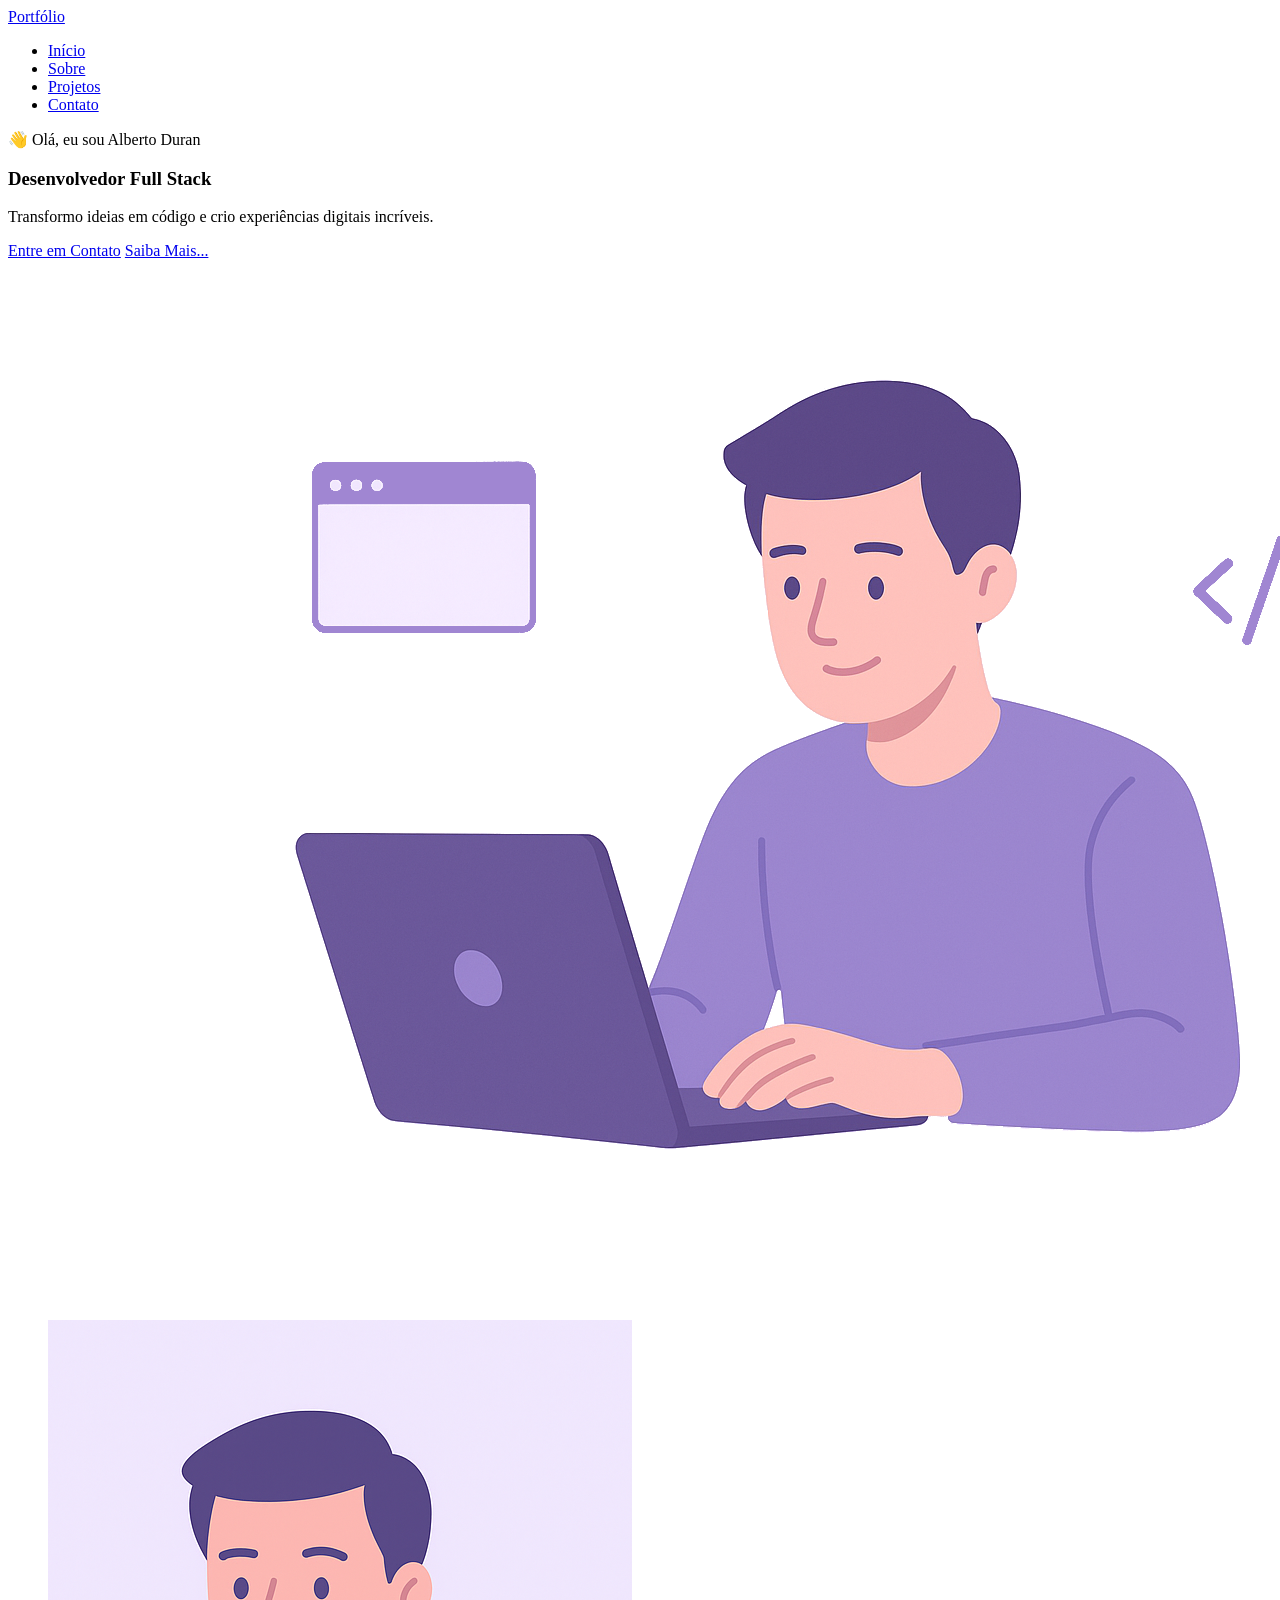
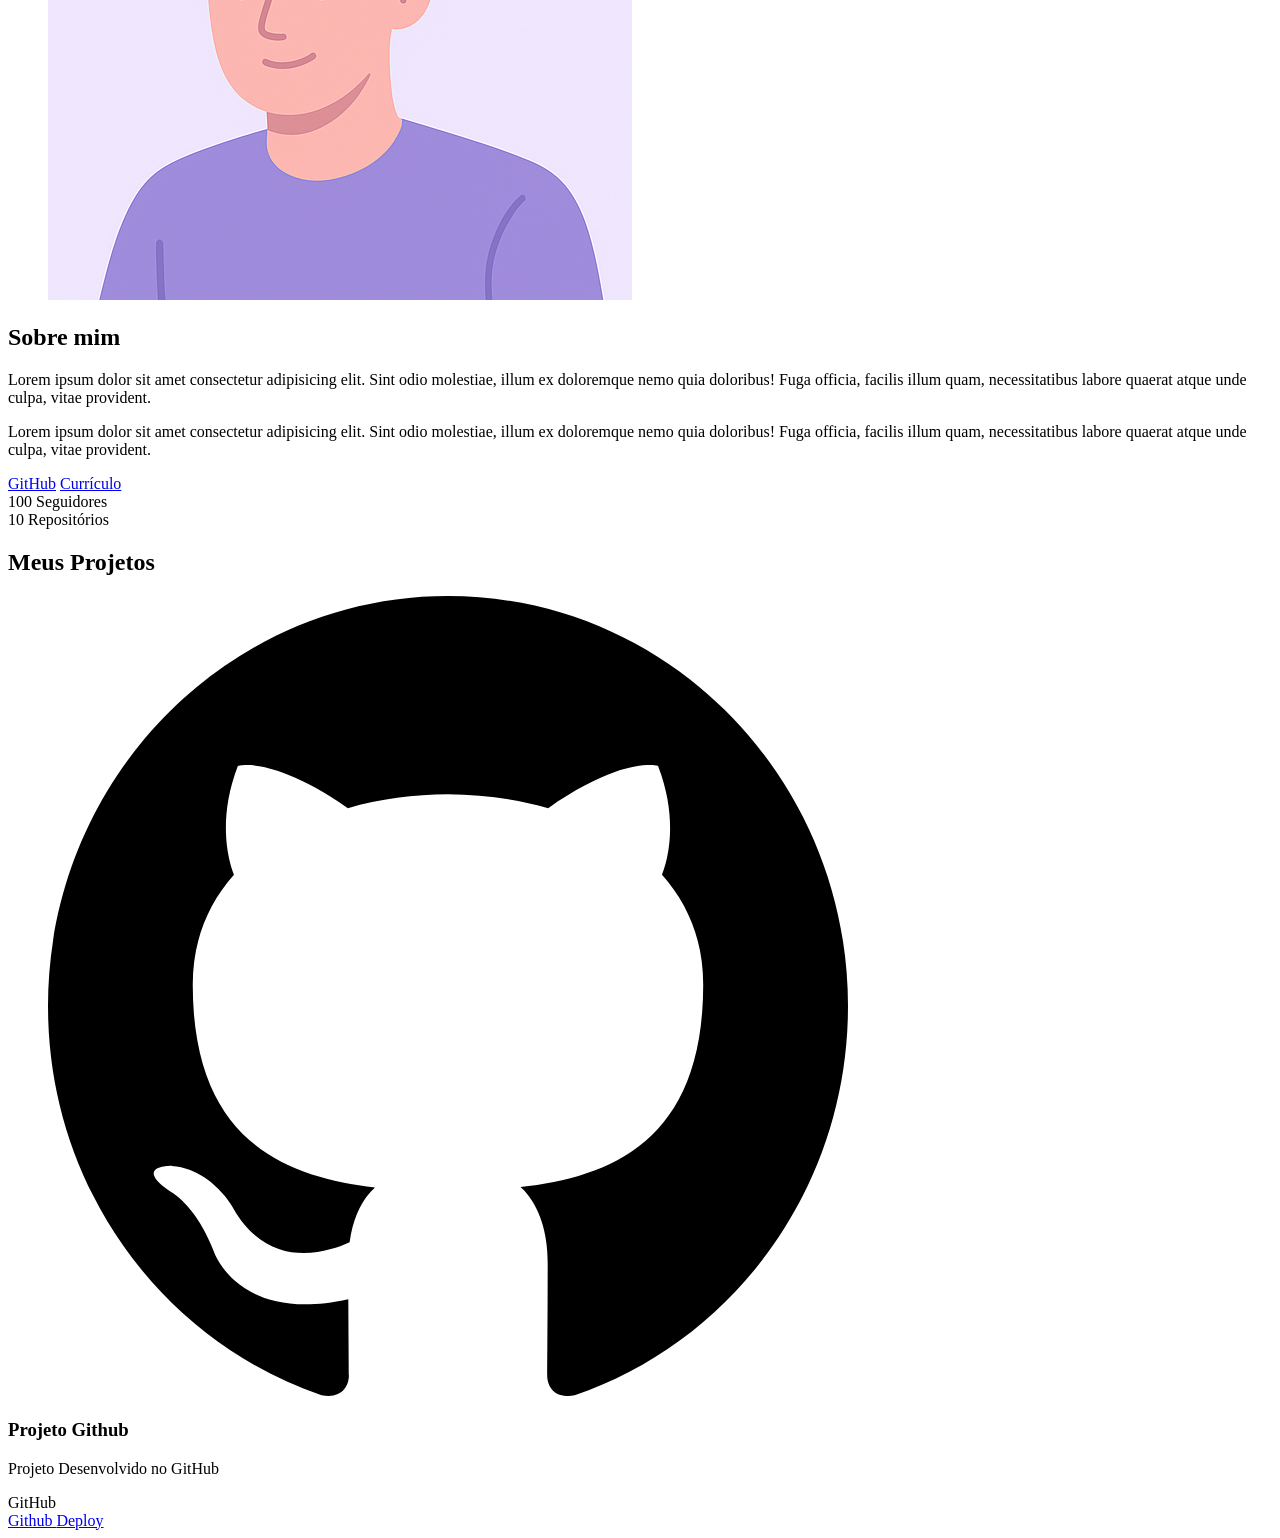
==== index.html @ 6b5d91d6 ":spakles: feat: Adicionando o seção Projetos." ====
<!DOCTYPE html>
<html lang="pt-br">
<head>
    
    <meta charset="UTF-8">
	
    <meta name="viewport" content="width=device-width, initial-scale=1.0">
	
    <meta name="author" content="Generation Brasil">
    <meta 
        name="description"
        content="Portfólio da Generation Brasil, 
                desenvolvedor Full Stack especializado em criar experiências 
                digitais incríveis. Conheça meus projetos e entre em contato."
    >
    <meta name="robots" content="index, follow">

    <link rel="icon" type="image/svg+xml" href="./assets/img/favicon.svg">

    <title>Portfólio Generation Brasil</title>
</head>
<body>
  <!-- Cabeçalho da página (header)  -->
  <header>
    <div class="menu-content">

      <!-- TÍTULO -->
      <a href="index.html" id="titulo">Portfólio</a>

      <!-- MENU -->
      <nav class="menu-list">
        <ul>
          <li><a href="#hero">Início</a></li>
          <li><a href="#about">Sobre</a></li>
          <li><a href="#projects">Projetos</a></li>
          <li><a href="contact">Contato</a></li>
        </ul>
      </nav>

    </div>
  </header>

  <!-- Seção Principal da Página (main) -->
  <main>

    <!-- Seção de Boas vindas  -->
    <section id="hero" class="section-container hero-container">
      <!-- BOAS VINDAS  -->
      <article class="hero-content">

        <span>👋 Olá, eu sou Alberto Duran</span>
        <h1>Desenvolvedor Full Stack</h1>
        <p>Transformo ideias em código e crio experiências digitais incríveis.</p>

        <div class="buttons-container">
          <a href="#contact" class="botao">Entre em Contato</a>
          <a href="#about" class="botao-outline">Saiba Mais...</a>
        </div>

      </article>

      <!-- IMAGEM -->
       <figure class="hero-image">
        <img src="./assets/img/foto_dev_man.svg" alt="Foto do Autor" class="float-animation">
       </figure>
    </section>

    <!-- Seção sobre o autor -->
    <section id="about" class="section-container abaout-container">
      <figure class="about-image">
        <img src="./assets/img/avatar_dev_man.svg" alt="Foto do perfil">
      </figure>

      <articule class="about-content">
        <h2>Sobre mim</h2>
        <p>
          Lorem ipsum dolor sit amet consectetur adipisicing elit. Sint odio molestiae, 
          illum ex doloremque nemo quia doloribus! 
          Fuga officia, facilis illum quam, necessitatibus labore quaerat atque unde culpa, 
          vitae provident.
        </p>
        <p>
          Lorem ipsum dolor sit amet consectetur adipisicing elit. Sint odio molestiae, 
          illum ex doloremque nemo quia doloribus! 
          Fuga officia, facilis illum quam, necessitatibus labore quaerat atque unde culpa, 
          vitae provident.
        </p>

        <div class="about-buttons-data">
          <div class="buttons-container">
            <a href="#" target="_blank" class="botao">GitHub</a>
            <a href="https://drive.google.com/file/d/1WdJ8Pi6l1ta1yRLVcYQahuunEKbMkO5M/view?usp=sharing" target="_blank" class="botao-outline">Currículo</a>
          </div>
        </div>

        <div class="data-container">
          <div class="data-item">
            <span class="data-number">100</span>
            <span class="data-label">Seguidores</span>
          </div>
          <div class="data-item">
            <span class="data-number">10</span>
            <span class="data-label">Repositórios</span>
          </div>
        </div>
      </articule>
    </section>

    <!-- Seção Projetos do Autor -->
    <section id="projects" class="section-container projects-container">
      <!-- Seção Projetos do autor -->

      <h2>Meus Projetos</h2>

      <!-- Swiper Container -->
      <div class="swiper projects-swiper">
        <div class="swiper-wrapper">
          <div class="swiper-slide">

            <article class="project-card">
              <figure class="project-image">
                <img src="./assets/icons/languages/github.svg"
                    alt="Ícone GitHub">
              </figure>

              <div class="project-content">
                <h3>Projeto Github</h3>
                <p>Projeto Desenvolvido no GitHub</p>

                <div class="project-tags">
                  <span class="tag">GitHub</span>
                </div>

                <div class="project-buttons">
                  <a href="#" target="_blank" class="botao botao-sm">
                    Github
                  </a>
                  <a href="#" target="_blank" class="botao-outline botao-sm">
                    Deploy
                  </a>
                </div>
              </div>
            </article>

          </div>
        </div>

        <!-- Botões de navegação -->
        <div class="swiper-button-next"></div>
        <div class="swiper-button-prev"></div>

        <!-- Paginação -->
        <div class="swiper-pagination"></div>
      </div>
    </section>

    <!-- Seção Formulário de Contato e Redes Sociais -->
    <section id="contact">

    </section>
</body>
</html>
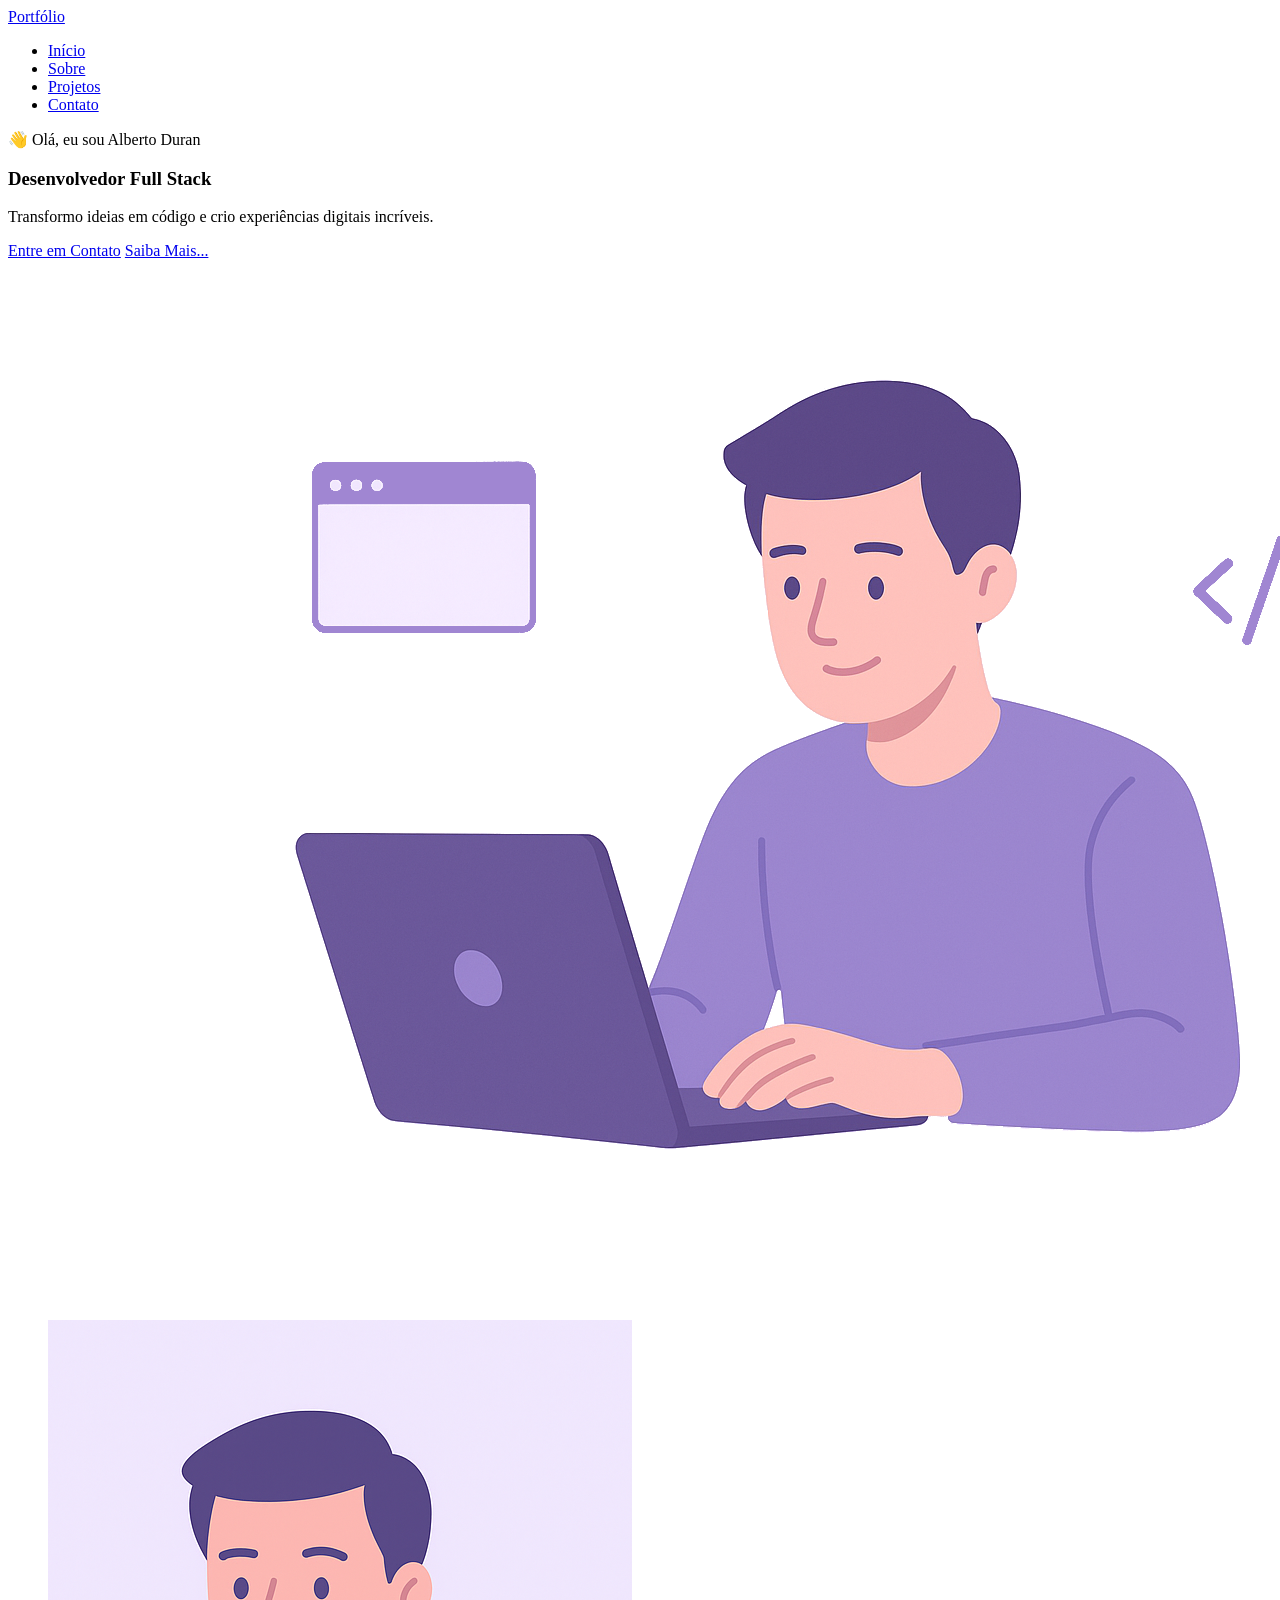
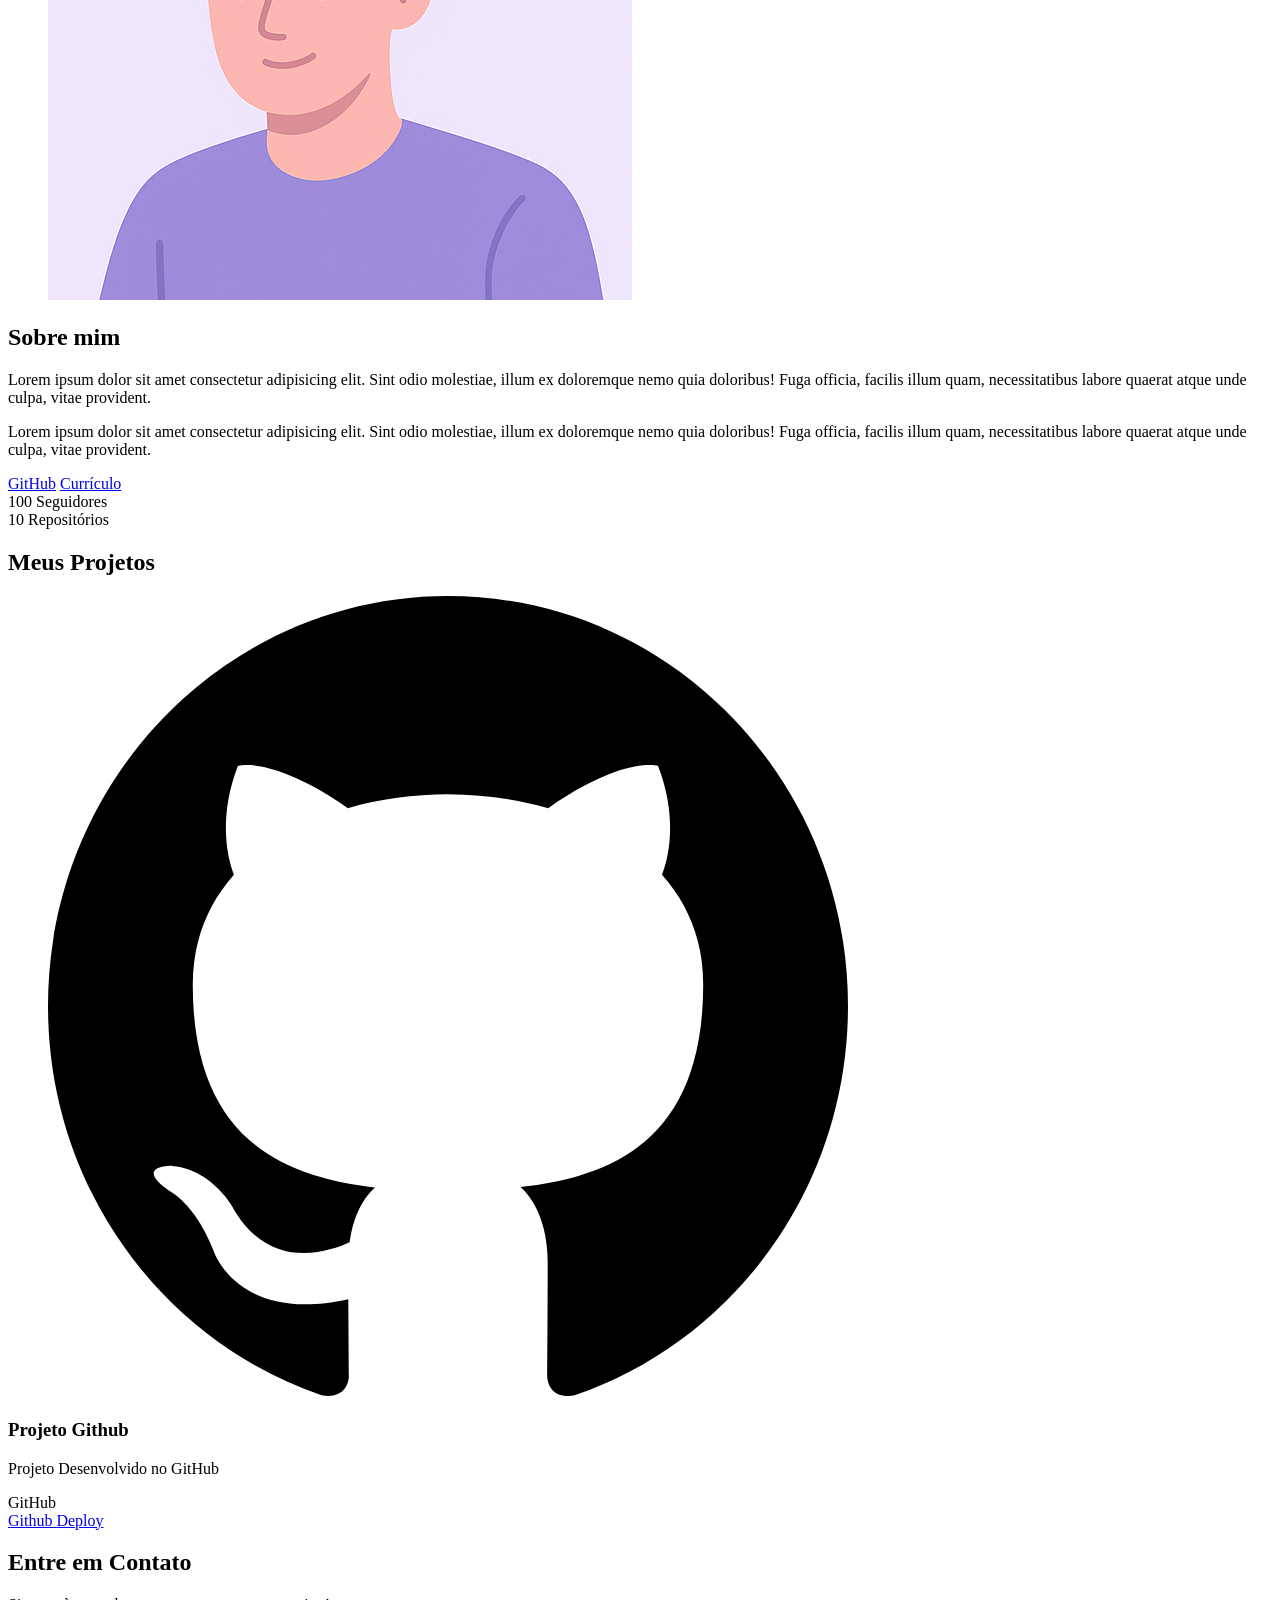
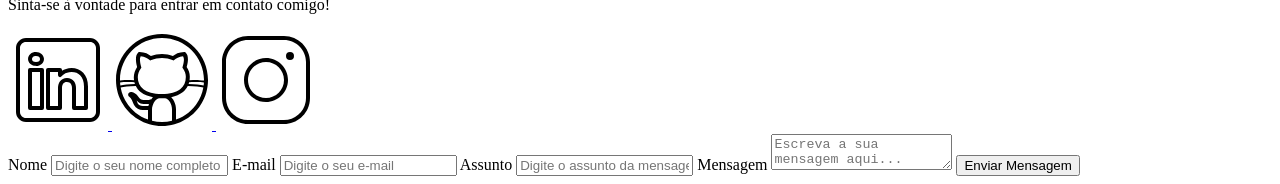
==== commit 0bcb752a: ":spakles: feat: Adicionando o seção Contato, com o formulário." ====
--- a/index.html
+++ b/index.html
@@ -155,8 +155,48 @@
     </section>
 
     <!-- Seção Formulário de Contato e Redes Sociais -->
-    <section id="contact">
-
-    </section>
+    <section id="contact" class="section-container contact-container">
+
+      <!-- REDES SOCIAIS -->
+      <article class="contact-info">
+        <h2>Entre em Contato</h2>
+        <p>Sinta-se à vontade para entrar em contato comigo!</p>
+
+        <div class="social-container">
+          <a href="#" target="_blank" class="social-icon" aria-label="LinkedIn">
+            <img src="./assets/icons/social/linkedin.svg" alt="Link para o LinkedIn">
+          </a>
+          <a href="#" target="_blank" class="social-icon" aria-label="GitHub">
+            <img src="./assets/icons/social/github.svg" alt="Link para o GitHub">
+          </a>
+          <a href="#" target="_blank" class="social-icon" aria-label="Instagram">
+            <img src="./assets/icons/social/instagram.svg" alt="Link para o Instagram">
+          </a>
+        </div>
+      </article>
+
+      <!-- FORMULÁRIO -->
+      <form id="formulario">
+
+        <label for="nome">Nome</label>
+        <input id="nome" name="nome" type="text" placeholder="Digite o seu nome completo">
+        <span id="erro-nome"></span>
+
+        <label for="email">E-mail</label>
+        <input id="email" name="email" type="text" placeholder="Digite o seu e-mail">
+        <span id="erro-email"></span>
+
+        <label for="assunto">Assunto</label>
+        <input id="assunto" name="assunto" type="text" placeholder="Digite o assunto da mensagem">
+        <span id="erro-assunto"></span>
+
+        <label for="mensagem">Mensagem</label>
+        <textarea id="mensagem" name="mensagem" placeholder="Escreva a sua mensagem aqui..."></textarea>
+        <span id="erro-mensagem"></span>
+
+        <button class="botao" type="submit">Enviar Mensagem</button>
+      </form>
+    </section>
+  </main>
 </body>
 </html>
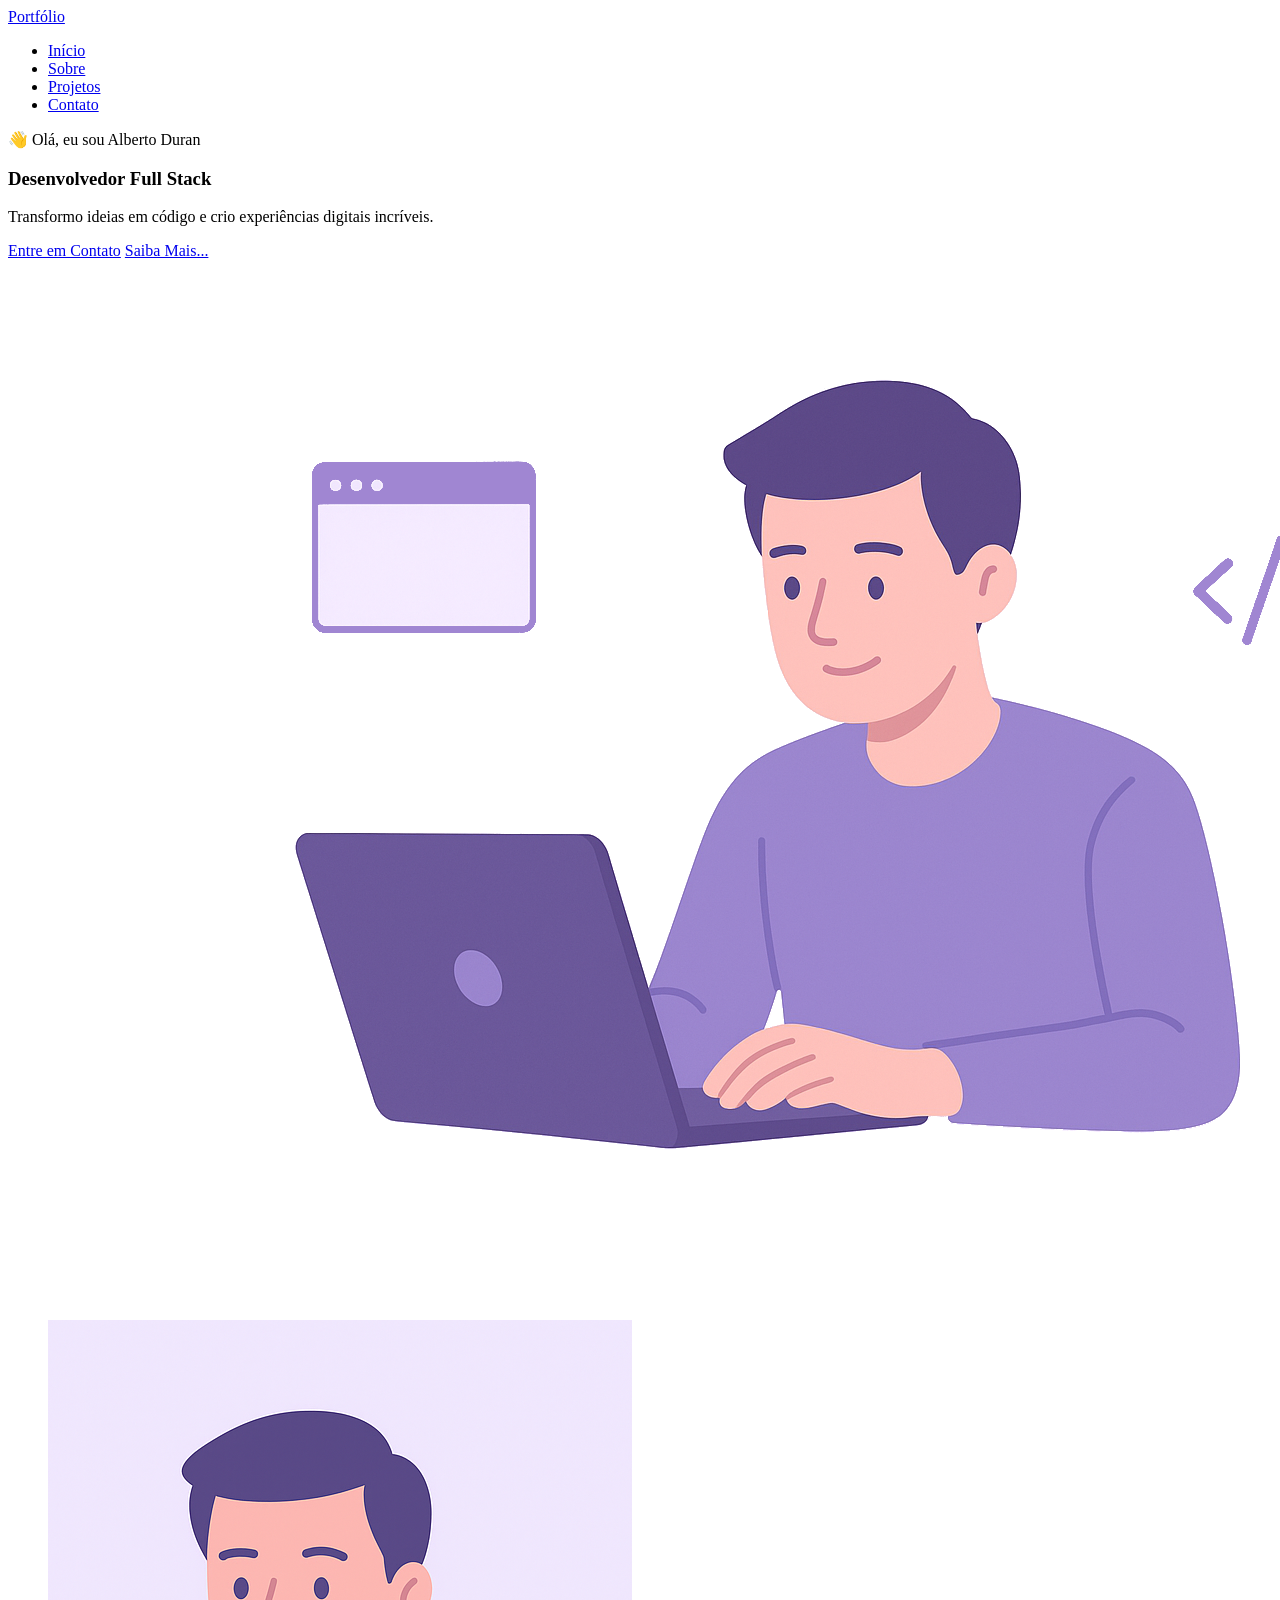
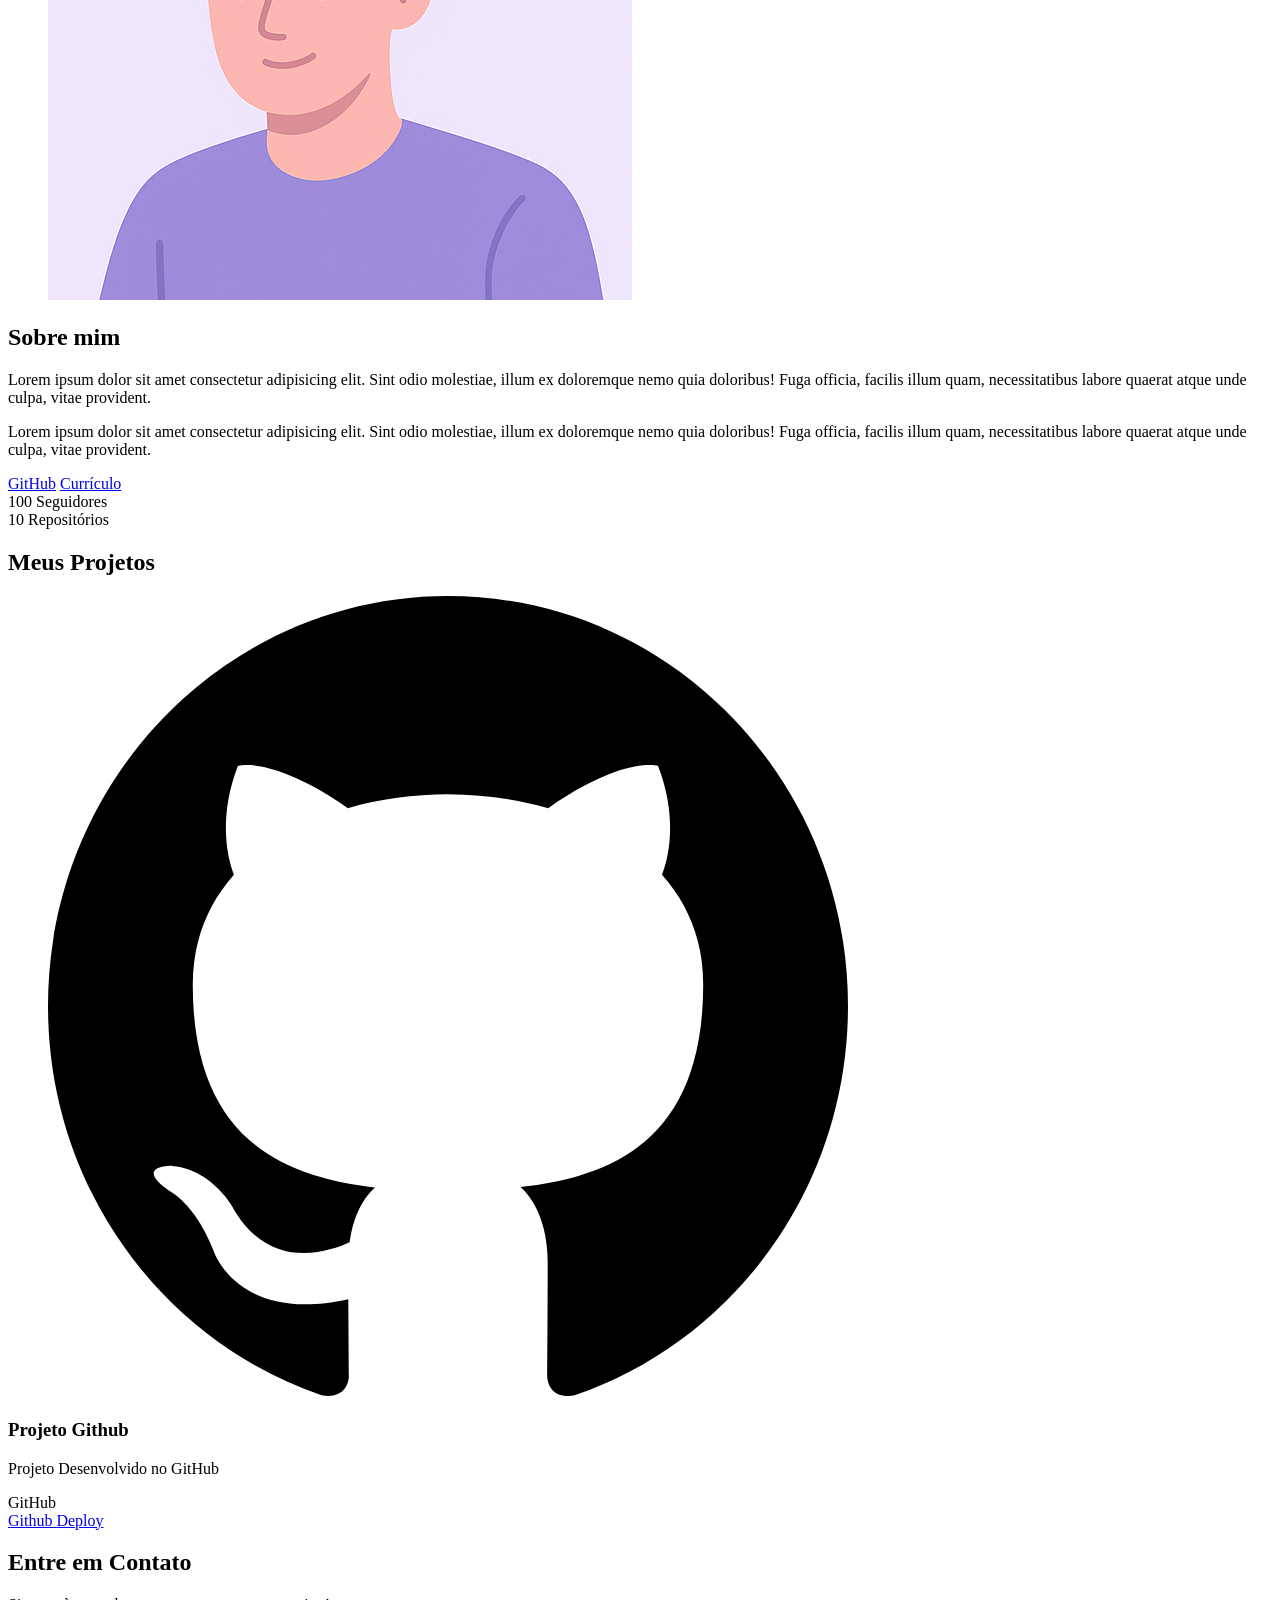
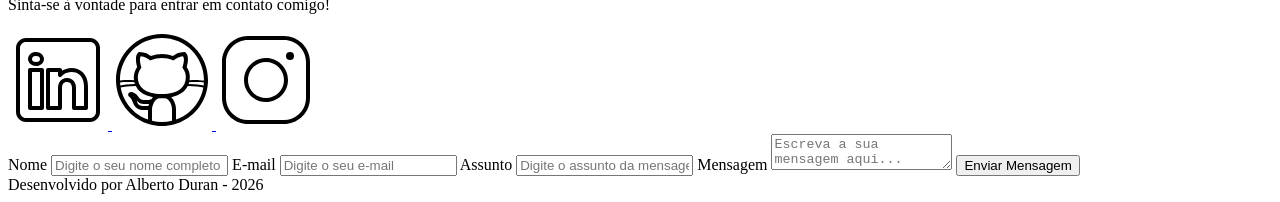
==== commit 1daf332c: ":spakles: feat: Adicionando o footer." ====
--- a/index.html
+++ b/index.html
@@ -198,5 +198,10 @@
       </form>
     </section>
   </main>
+
+  <!-- Rodapé da Página (footer) -->
+  <footer>
+    Desenvolvido por Alberto Duran - 2026
+  </footer>
 </body>
 </html>
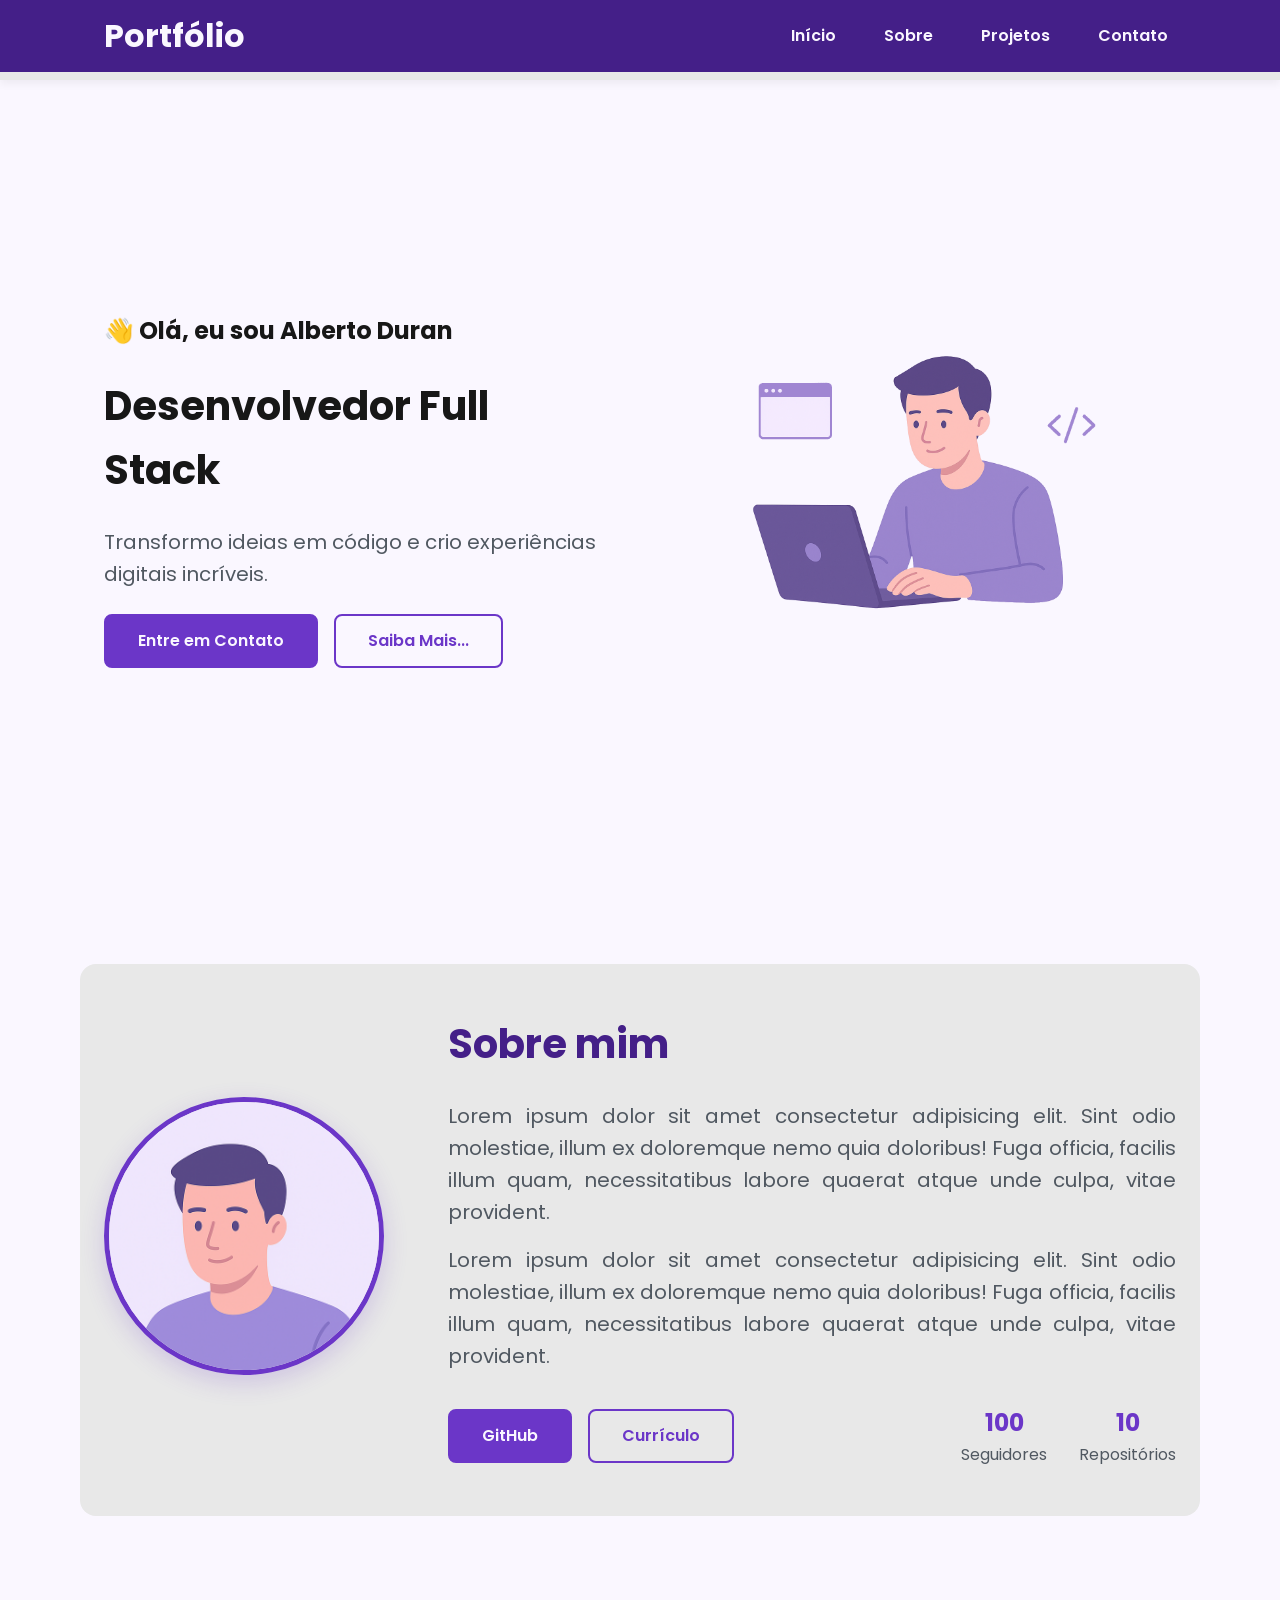
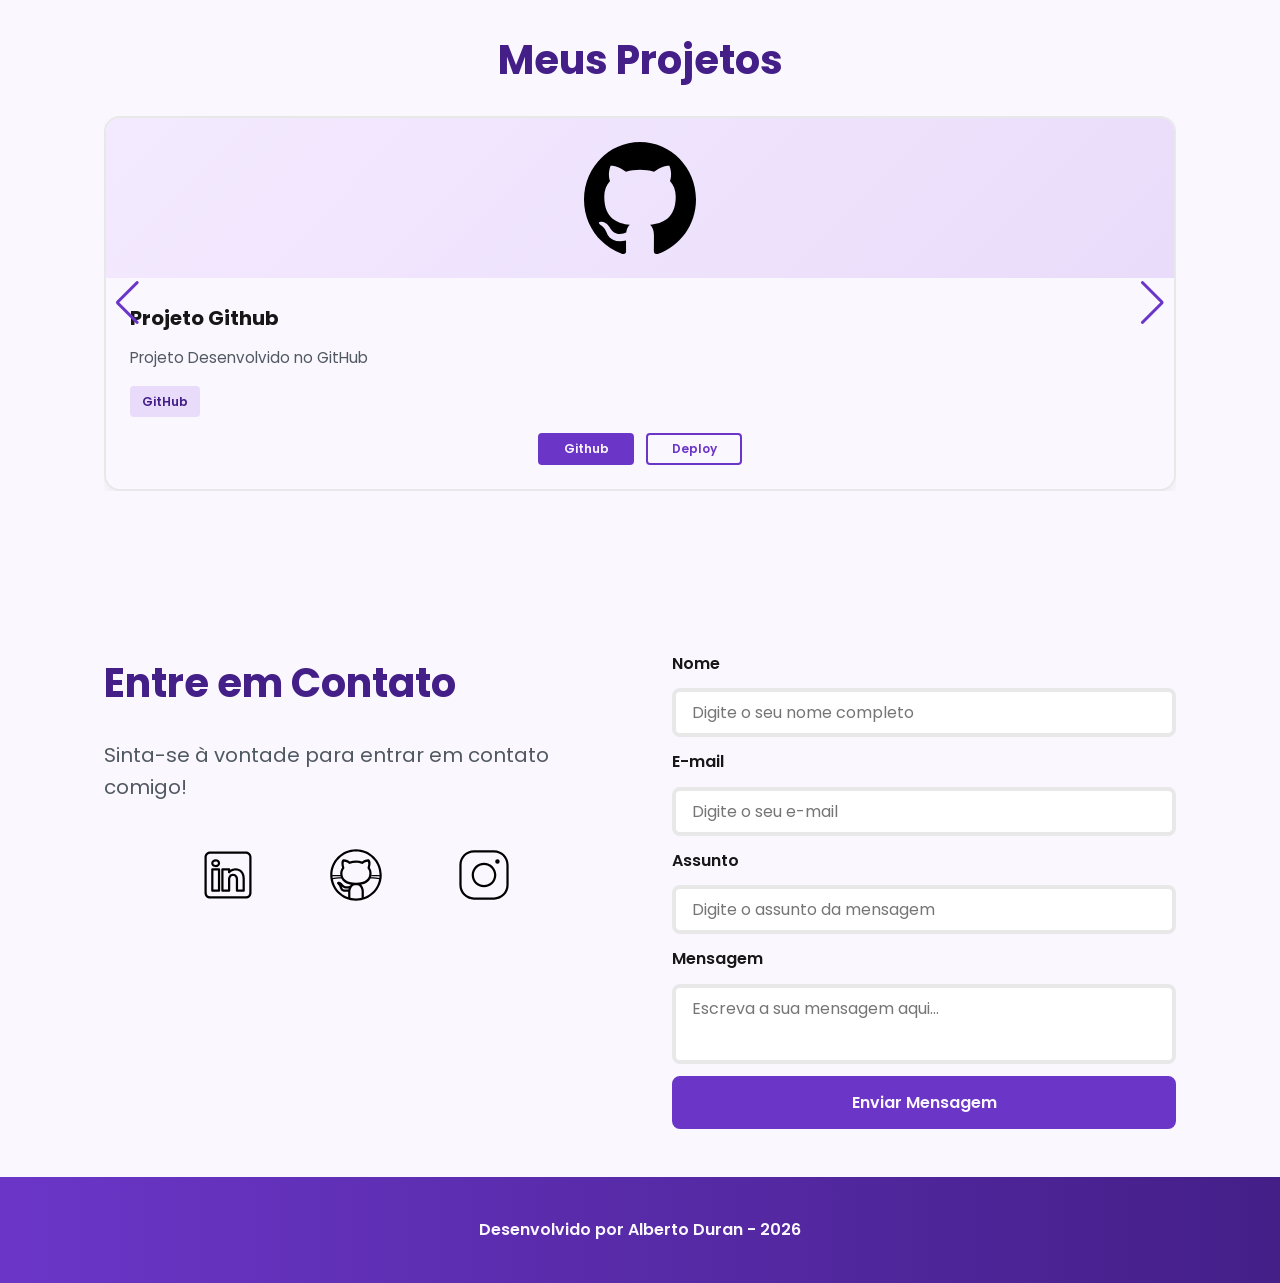
==== commit 0761c473: ":lipstick: style: Adicionando a estilização do projeto." ====
--- a/index.html
+++ b/index.html
@@ -1,6 +1,13 @@
 <!DOCTYPE html>
 <html lang="pt-br">
 <head>
+
+      <!-- Fontes do Google -->
+    <link rel="preconnect" href="https://fonts.googleapis.com">
+    <link rel="preconnect" href="https://fonts.gstatic.com" crossorigin>
+
+    <!-- Fonte do Google - Poppins -->
+    <link href="https://fonts.googleapis.com/css2?family=Poppins&display=swap" rel="stylesheet">
     
     <meta charset="UTF-8">
 	
@@ -17,6 +24,10 @@
 
     <link rel="icon" type="image/svg+xml" href="./assets/img/favicon.svg">
 
+    <link rel="stylesheet" href="./assets/css/style.css">
+
+    <link rel="stylesheet" href="https://cdn.jsdelivr.net/npm/swiper@11/swiper-bundle.min.css">
+
     <title>Portfólio Generation Brasil</title>
 </head>
 <body>
@@ -66,7 +77,7 @@
     </section>
 
     <!-- Seção sobre o autor -->
-    <section id="about" class="section-container abaout-container">
+    <section id="about" class="section-container about-container">
       <figure class="about-image">
         <img src="./assets/img/avatar_dev_man.svg" alt="Foto do perfil">
       </figure>
@@ -91,7 +102,7 @@
             <a href="#" target="_blank" class="botao">GitHub</a>
             <a href="https://drive.google.com/file/d/1WdJ8Pi6l1ta1yRLVcYQahuunEKbMkO5M/view?usp=sharing" target="_blank" class="botao-outline">Currículo</a>
           </div>
-        </div>
+       
 
         <div class="data-container">
           <div class="data-item">
--- a/assets/css/style.css
+++ b/assets/css/style.css
@@ -0,0 +1,1048 @@
+/* ========================================
+   RESET DO NAVEGADOR
+======================================== */
+* {
+  margin: 0;
+  padding: 0;
+  box-sizing: border-box;
+  font-family: "Poppins", sans-serif;
+  font-weight: 400;
+  text-decoration: none;
+  outline: none;
+}
+
+/* ========================================
+   VARIÁVEIS
+======================================== */
+:root {
+  /* Paleta de Cores - Purple */
+  --purple-50: #f4eaff;
+  --purple-100: #e9dcfa;
+  --purple-200: #cdb3f0;
+  --purple-300: #b186e5;
+  --purple-400: #9460db;
+  --purple-500: #6b36c8;
+  --purple-600: #5b2ca0;
+  --purple-700: #4c2177;
+  --purple-800: #441f88;
+  --purple-900: #2a0e4d;
+
+  /* Cores Neutras */
+  --gray-200: #e8e8e8;
+  --gray-400: #505861;
+  --black: #171717;
+  --white: #faf7ff;
+
+  /* Cores de Estado */
+  --error: #e63946;
+
+  /* Sombras */
+  --shadow-sm: 0 0.25rem 0.5rem rgba(0, 0, 0, 0.05);
+  --shadow-md: 0 0.25rem 0.75rem rgba(107, 54, 200, 0.3);
+  --shadow-lg: 0 0.5rem 1.5rem rgba(107, 54, 200, 0.2);
+
+  /* Espaçamentos */
+  --spacing-xs: 0.5rem;
+  --spacing-sm: 1rem;
+  --spacing-md: 1.5rem;
+  --spacing-lg: 2rem;
+  --spacing-xl: 3rem;
+  --spacing-2xl: 4rem;
+
+  /* Tamanhos de Fonte */
+  --text-sm: 0.75rem;
+  --text-base: 1rem;
+  --text-lg: 1.25rem;
+  --text-xl: 1.5rem;
+  --text-2xl: 2rem;
+  --text-3xl: 2.5rem;
+
+  /* Border Radius */
+  --radius-sm: 0.25rem;
+  --radius-md: 0.5rem;
+  --radius-lg: 1rem;
+  --radius-xl: 2rem;
+  --radius-full: 50%;
+
+  /* Animação Padrão */
+  --transition-default: all 0.3s ease;
+}
+
+/* ========================================
+   CONFIGURAÇÕES BÁSICAS
+======================================== */
+html {
+  scroll-behavior: smooth;
+}
+
+body {
+  display: flex;
+  flex-direction: column;
+  min-height: 100vh;
+  background-color: var(--white);
+  line-height: 1.6;
+  color: var(--black);
+}
+
+main {
+  flex: 1;
+}
+
+/* ========================================
+   SEÇÕES - BASE COMUM
+======================================== */
+.section-container {
+  max-width: 70rem;
+  margin: 0 auto;
+  padding: var(--spacing-xl) var(--spacing-md);
+  scroll-margin-top: 6rem;
+}
+
+/* ========================================
+   BOTÕES
+======================================== */
+
+/* Container para botões*/
+.buttons-container {
+  display: flex;
+  gap: var(--spacing-sm);
+}
+
+/* Base comum para todos os botões*/
+.botao,
+.botao-outline {
+  display: inline-block;
+  padding: 0.75rem 2rem;
+  border: 0.15rem solid transparent;
+  border-radius: var(--radius-md);
+  font-size: var(--text-base);
+  font-weight: 600;
+  text-align: center;
+  cursor: pointer;
+  transition: var(--transition-default);
+}
+
+/* Botão preenchido (primário) */
+.botao {
+  border-color: var(--purple-500);
+  background-color: var(--purple-500);
+  color: var(--white);
+}
+
+.botao:hover {
+  border-color: var(--purple-800);
+  background-color: var(--purple-800);
+  box-shadow: var(--shadow-md);
+  transform: translateY(-0.25rem);
+}
+
+/* Botão outline (secundário) */
+.botao-outline {
+  border-color: var(--purple-500);
+  background-color: transparent;
+  color: var(--purple-500);
+}
+
+.botao-outline:hover {
+  border-color: var(--purple-500);
+  background-color: var(--purple-500);
+  color: var(--white);
+  transform: translateY(-0.25rem);
+}
+
+/* Modificador para botões pequenos (usado em projetos) */
+.botao.botao-sm,
+.botao-outline.botao-sm {
+  min-width: 6rem;
+  padding: 0.25rem var(--spacing-sm);
+  border-width: 0.125rem;
+  border-radius: 0.25rem;
+  font-size: var(--text-sm);
+}
+
+/* ========================================
+   SEÇÃO HEADER - CABEÇALHO E MENU
+======================================== */
+header {
+  position: sticky;
+  top: 0;
+  z-index: 1000;
+  width: 100%;
+  height: 5rem;
+  border-bottom: var(--spacing-xs) solid var(--gray-200);
+  background-color: var(--purple-800);
+  box-shadow: var(--shadow-sm);
+}
+
+header a {
+  font-weight: 600;
+  color: var(--white);
+  transition: color 0.3s ease;
+}
+
+header a:hover {
+  color: var(--purple-100);
+}
+
+#titulo {
+  font-size: var(--text-2xl);
+  font-weight: 700;
+}
+
+.menu-content {
+  display: flex;
+  justify-content: space-between;
+  align-items: center;
+  max-width: 70rem;
+  height: 100%;
+  margin: 0 auto;
+  padding: 0 var(--spacing-md);
+}
+
+.menu-list {
+  display: flex;
+  gap: var(--spacing-lg);
+  list-style: none;
+}
+
+.menu-list ul {
+  display: flex;
+  gap: var(--spacing-lg);
+  list-style: none;
+}
+
+.menu-list a {
+  padding: var(--spacing-xs);
+}
+
+/* ========================================
+   SEÇÃO HERO
+======================================== */
+.hero-container {
+  display: flex;
+  align-items: center;
+  gap: var(--spacing-2xl);
+  min-height: calc(100vh - 5rem);
+}
+
+.hero-content {
+  display: flex;
+  flex: 1;
+  flex-direction: column;
+  gap: var(--spacing-md);
+}
+
+.hero-content span {
+  font-size: var(--text-xl);
+  font-weight: 700;
+}
+
+.hero-content h1 {
+  font-size: var(--text-3xl);
+  font-weight: 700;
+}
+
+.hero-content p,
+.about-content p,
+.contact-info p {
+  font-size: var(--text-lg);
+  color: var(--gray-400);
+}
+
+.hero-image {
+  display: flex;
+  flex: 1;
+  justify-content: center;
+}
+
+.hero-image img {
+  width: 100%;
+  max-width: 100%;
+  border-radius: var(--radius-xl);
+}
+
+/* Animação flutuante */
+@keyframes float {
+  0%,
+  100% {
+    transform: translateY(0);
+  }
+
+  50% {
+    transform: translateY(-1.25rem);
+  }
+}
+
+.float-animation {
+  animation: float 3s ease-in-out infinite;
+}
+
+/* ========================================
+   SEÇÃO ABOUT
+======================================== */
+.about-container {
+  display: flex;
+  align-items: center;
+  gap: var(--spacing-2xl);
+  margin: var(--spacing-2xl) auto;
+  border-radius: var(--radius-lg);
+  background-color: var(--gray-200);
+}
+
+.about-image {
+  flex: 0 0 17.5rem;
+}
+
+.about-image img {
+  width: 100%;
+  border: 0.35rem solid var(--purple-500);
+  border-radius: var(--radius-full);
+  box-shadow: var(--shadow-lg);
+}
+
+.about-content h2,
+.projects-container h2,
+.contact-info h2 {
+  margin-bottom: var(--spacing-md);
+  font-size: var(--text-3xl);
+  font-weight: 700;
+  color: var(--purple-800);
+}
+
+.about-content p {
+  margin-bottom: var(--spacing-sm);
+  text-align: justify;
+}
+
+.about-buttons-data {
+  display: flex;
+  justify-content: space-between;
+  align-items: center;
+  gap: var(--spacing-lg);
+  margin-top: var(--spacing-lg);
+}
+
+.about-buttons-data .botao {
+  margin-right: auto;
+}
+
+.data-container {
+  display: flex;
+  gap: var(--spacing-lg);
+  margin-top: 0;
+}
+
+.data-item {
+  display: flex;
+  flex-direction: column;
+  align-items: center;
+}
+
+.data-number {
+  font-size: var(--text-xl);
+  font-weight: 700;
+  text-align: center;
+  color: var(--purple-500);
+}
+
+.data-label {
+  font-size: var(--text-base);
+  text-align: center;
+  color: var(--gray-400);
+}
+
+/* ========================================
+   SEÇÃO PROJECTS
+======================================== */
+.projects-container {
+  scroll-margin-top: 3rem;
+  margin: var(--spacing-2xl) auto;
+  text-align: center;
+}
+
+.projects-swiper {
+  position: relative;
+  width: 100%;
+  padding: var(--spacing-sm) var(--spacing-xl) var(--spacing-xl);
+  overflow: hidden;
+}
+
+/* Card de projetos */
+.project-card {
+  display: flex;
+  flex-direction: column;
+  width: 100%;
+  height: 100%;
+  border: 0.15rem solid var(--gray-200);
+  border-radius: var(--radius-lg);
+  background-color: var(--white);
+  box-shadow: var(--shadow-sm);
+  overflow: hidden;
+  transition: var(--transition-default);
+}
+
+.project-card:hover {
+  box-shadow: var(--shadow-lg);
+}
+
+.project-image {
+  display: flex;
+  align-items: center;
+  justify-content: center;
+  width: 100%;
+  height: 10rem;
+  background: linear-gradient(
+    135deg,
+    var(--purple-50) 0%,
+    var(--purple-100) 100%
+  );
+}
+
+.project-image img {
+  width: 75%;
+  height: 75%;
+  max-width: 7rem;
+  max-height: 7rem;
+  object-fit: contain;
+  transition: transform 0.3s ease;
+}
+
+.project-content {
+  display: flex;
+  flex: 1;
+  flex-direction: column;
+  padding: var(--spacing-md);
+  text-align: left;
+}
+
+.project-content h3 {
+  margin-bottom: 0.75rem;
+  font-size: var(--text-lg);
+  font-weight: 700;
+}
+
+.project-content p {
+  flex: 1;
+  margin-bottom: var(--spacing-sm);
+  font-size: 0.95rem;
+  color: var(--gray-400);
+}
+
+/* Tags de Tecnologias */
+.project-tags {
+  display: flex;
+  flex-wrap: wrap;
+  gap: var(--spacing-xs);
+}
+
+.tag {
+  padding: 0.375rem 0.75rem;
+  border-radius: var(--radius-sm);
+  background-color: var(--purple-100);
+  font-size: var(--text-sm);
+  font-weight: 600;
+  color: var(--purple-800);
+}
+
+/* Container - Botões do Card */
+.project-buttons {
+  display: flex;
+  justify-content: center;
+  align-items: center;
+  gap: 0.75rem;
+  margin-top: var(--spacing-sm);
+}
+
+/* ========================================
+   SEÇÃO PROJECTS - CARROSSEL
+======================================== */
+.swiper-wrapper {
+  align-items: stretch;
+}
+
+.swiper-slide {
+  display: flex;
+  height: auto;
+}
+
+/* Botões do Swiper (navegação) */
+.swiper-button-next,
+.swiper-button-prev {
+  width: 3rem;
+  height: 3rem;
+}
+
+.swiper-button-next:after,
+.swiper-button-prev:after {
+  font-size: var(--text-lg);
+  color: var(--purple-500);
+}
+
+.swiper-button-next:hover:after,
+.swiper-button-prev:hover:after {
+  color: var(--purple-800);
+}
+
+/* Indicadores de paginação */
+.swiper-pagination-bullet {
+  width: 0.75rem;
+  height: 0.75rem;
+  background-color: var(--gray-200);
+  opacity: 1;
+}
+
+.swiper-pagination-bullet-active {
+  width: var(--spacing-lg);
+  border-radius: var(--radius-sm);
+  background-color: var(--purple-500);
+}
+
+/* ========================================
+   SEÇÃO CONTACT
+======================================== */
+.contact-container {
+  display: grid;
+  grid-template-columns: 1fr 1fr;
+  gap: var(--spacing-2xl);
+}
+
+/* Redes Sociais */
+.contact-info h2 {
+  margin-bottom: var(--spacing-md);
+}
+
+.contact-info p {
+  margin-bottom: var(--spacing-lg);
+}
+
+.social-container {
+  display: flex;
+  justify-content: center;
+  gap: var(--spacing-xl);
+}
+
+.social-icon {
+  width: 5rem;
+  height: 5rem;
+  padding: 0.75rem;
+  border-radius: var(--radius-md);
+  transition: var(--transition-default);
+}
+
+.social-icon img {
+  width: 100%;
+  filter: brightness(0) saturate(100%);
+  transition: filter 0.3s ease;
+}
+
+.social-icon:hover img {
+  filter: brightness(0) saturate(100%) invert(42%) sepia(93%) saturate(1352%)
+    hue-rotate(243deg) brightness(79%) contrast(91%);
+}
+
+/* Formulário */
+form {
+  display: flex;
+  flex-direction: column;
+  gap: 0.75rem;
+}
+
+form label {
+  font-size: var(--text-base);
+  font-weight: 600;
+}
+
+form input,
+form textarea {
+  width: 100%;
+  padding: 0.5rem var(--spacing-sm);
+  border: 0.25rem solid var(--gray-200);
+  border-radius: var(--radius-md);
+  font-family: inherit;
+  font-size: var(--text-base);
+  transition: border-color 0.3s ease;
+}
+
+form input:focus,
+form textarea:focus {
+  border-color: var(--purple-500);
+  outline: none;
+}
+
+form textarea {
+  min-height: 5rem;
+  resize: none;
+}
+
+form span {
+  margin-top: -0.75rem;
+  font-size: var(--text-sm);
+  color: var(--error);
+}
+
+/* ========================================
+   SEÇÃO FOOTER - RODAPÉ
+======================================== */
+footer {
+  padding: 2.5rem;
+  background: linear-gradient(to right, var(--purple-500), var(--purple-800));
+  font-weight: 600;
+  text-align: center;
+  color: var(--white);
+}
+
+/* ========================================
+   PÁGINA SUCCESS
+======================================== */
+.success-container {
+  display: flex;
+  flex-direction: column;
+  justify-content: center;
+  align-items: center;
+  width: 100%;
+  min-height: calc(100vh - 12.5rem);
+  padding: var(--spacing-xl) var(--spacing-md);
+}
+
+.success-content {
+  display: flex;
+  flex-direction: column;
+  align-items: center;
+  gap: var(--spacing-md);
+  max-width: 37.5rem;
+  text-align: center;
+}
+
+.success-content h1 {
+  font-size: var(--text-3xl);
+  font-weight: 700;
+  color: var(--purple-800);
+}
+
+.success-content h2 {
+  font-size: var(--text-lg);
+  color: var(--gray-400);
+}
+
+.success-icon {
+  display: flex;
+  align-items: center;
+  justify-content: center;
+  width: 7.5rem;
+  height: 7.5rem;
+  border-radius: var(--radius-full);
+  background-color: var(--purple-100);
+}
+
+.success-icon img {
+  width: 6rem;
+  height: 6rem;
+  filter: brightness(0) saturate(100%) invert(11%) sepia(69%) saturate(3759%)
+    hue-rotate(256deg) brightness(101%) contrast(96%);
+}
+
+/* ========================================
+   RESPONSIVIDADE - TABLETS
+======================================== */
+
+@media screen and (max-width: 1024px) {
+  /* Layout */
+  .section-container {
+    padding: var(--spacing-lg) var(--spacing-md);
+  }
+
+  /* Tipografia */
+  .section-container h1 {
+    font-size: var(--text-3xl);
+  }
+
+  .section-container h2 {
+    font-size: var(--text-2xl);
+  }
+
+  .section-container p {
+    font-size: var(--text-base);
+  }
+
+  .section-container span {
+    font-size: var(--text-lg);
+  }
+
+  .success-content h1 {
+    font-size: var(--text-3xl);
+  }
+
+  .success-content h2 {
+    font-size: var(--text-xl);
+  }
+
+  /* Header - Oculta menu em telas pequenas */
+  @media (max-width: 768px) {
+    .menu-list {
+      display: none;
+    }
+  }
+
+  /* Hero */
+  .hero-container {
+    flex-direction: column-reverse;
+    gap: var(--spacing-lg);
+    min-height: 60vh;
+    text-align: center;
+  }
+
+  .hero-content,
+  .hero-image {
+    width: 90%;
+  }
+
+  .hero-image img {
+    object-fit: cover;
+  }
+
+  .buttons-container {
+    justify-content: center;
+    width: 100%;
+  }
+
+  .hero-container .botao,
+  .hero-container .botao-outline {
+    padding: 0.75rem 1.5rem;
+    font-size: 0.95rem;
+    white-space: nowrap;
+  }
+
+  /* About */
+  .about-container {
+    flex-direction: column;
+    gap: var(--spacing-md);
+    margin: var(--spacing-lg);
+    padding: var(--spacing-lg);
+  }
+
+  .about-image {
+    flex: 0 0 auto;
+    width: 100%;
+    display: flex;
+    justify-content: center;
+  }
+
+  .about-image img {
+    max-width: 16rem;
+    width: 100%;
+  }
+
+  .about-content {
+    width: 100%;
+  }
+
+  .about-buttons-data {
+    flex-direction: column;
+    gap: var(--spacing-md);
+    align-items: stretch;
+  }
+
+  .about-buttons-data .botao {
+    margin-right: 0;
+  }
+
+  .data-container {
+    justify-content: center;
+    width: 100%;
+  }
+
+  /* Projects */
+  .projects-container {
+    margin: var(--spacing-lg) auto 0;
+  }
+
+  .projects-swiper {
+    margin: 0;
+    padding: var(--spacing-sm) var(--spacing-lg) 2.5rem;
+  }
+
+  .project-card {
+    width: 100%;
+    height: 30rem;
+    min-height: 30rem;
+    max-height: 30rem;
+    max-width: 100%;
+  }
+
+  .project-content {
+    display: flex;
+    flex-direction: column;
+    justify-content: space-between;
+    height: 100%;
+  }
+
+  .project-content p {
+    flex: 1;
+    overflow: hidden;
+  }
+
+  .project-tags {
+    min-height: 2.5rem;
+    align-items: flex-start;
+  }
+
+  .swiper-wrapper {
+    align-items: stretch;
+  }
+
+  .swiper-slide {
+    display: flex;
+    justify-content: center;
+    align-items: stretch;
+    height: auto;
+  }
+
+  .swiper-button-next,
+  .swiper-button-prev {
+    display: none;
+  }
+
+  /* Contact */
+  .contact-container {
+    grid-template-columns: 1fr;
+    gap: var(--spacing-lg);
+    width: 90%;
+    margin: 0 auto;
+  }
+
+  /* Success Page */
+  .success-container {
+    padding: var(--spacing-xl) var(--spacing-md);
+    min-height: calc(100vh - 10rem);
+  }
+
+  .success-content {
+    gap: var(--spacing-lg);
+    max-width: 35rem;
+  }
+
+  .success-icon {
+    width: 6rem;
+    height: 6rem;
+  }
+
+  .success-icon img {
+    width: 5rem;
+    height: 5rem;
+  }
+}
+
+/* ========================================
+   RESPONSIVIDADE - MOBILE 
+======================================== */
+
+@media screen and (max-width: 480px) {
+  /* Layout */
+  .section-container {
+    padding: var(--spacing-md) var(--spacing-sm);
+  }
+
+  /* Tipografia Mobile */
+  .section-container h1 {
+    font-size: var(--text-xl);
+  }
+
+  .section-container h2 {
+    font-size: var(--text-xl);
+  }
+
+  .section-container p {
+    font-size: var(--text-base);
+  }
+
+  .section-container span {
+    font-size: var(--text-lg);
+  }
+
+  .success-content h1 {
+    font-size: var(--text-xl);
+  }
+
+  .success-content h2 {
+    font-size: var(--text-base);
+  }
+
+  /* Header */
+  #titulo {
+    font-size: var(--text-xl);
+  }
+
+  .menu-list {
+    display: none;
+  }
+
+  /* Hero */
+  .hero-container {
+    gap: var(--spacing-sm);
+  }
+
+  .hero-content {
+    gap: var(--spacing-xs);
+    width: 100%;
+  }
+
+  .buttons-container {
+    flex-direction: column;
+    gap: 0.75rem;
+    width: 100%;
+  }
+
+  .buttons-container .botao,
+  .buttons-container .botao-outline {
+    width: 100%;
+  }
+
+  .hero-container .botao,
+  .hero-container .botao-outline {
+    padding: 0.75rem 1rem;
+    font-size: 0.95rem;
+    white-space: nowrap;
+  }
+
+  .hero-image {
+    width: 100%;
+  }
+
+  .hero-image img {
+    max-width: 20rem;
+  }
+
+  /* About */
+  .about-container {
+    margin: var(--spacing-lg) 0.5rem;
+    padding: var(--spacing-md);
+  }
+
+  .about-image img {
+    max-width: 14rem;
+  }
+
+  .about-buttons-data .botao,
+  .about-buttons-data .botao-outline {
+    width: 100%;
+    padding: 0.75rem var(--spacing-lg);
+    font-size: var(--text-base);
+    text-align: center;
+  }
+
+  .data-number {
+    font-size: var(--text-lg);
+  }
+
+  .data-label {
+    font-size: var(--text-sm);
+  }
+
+  /* Projects */
+  .projects-container {
+    margin: var(--spacing-lg) auto 0;
+  }
+
+  .projects-swiper {
+    position: relative;
+    margin: 0;
+    padding: var(--spacing-sm) 0 2rem 0;
+    overflow: visible;
+  }
+
+  .project-card {
+    width: 100%;
+    height: 20rem;
+    max-width: 20rem;
+  }
+
+  .project-image {
+    height: 10rem;
+  }
+
+  .project-content {
+    padding: var(--spacing-md);
+  }
+
+  .project-content h3 {
+    font-size: 1.25rem;
+  }
+
+  .project-content p {
+    font-size: 0.95rem;
+  }
+
+  /* Contact */
+  .contact-container {
+    width: 100%;
+  }
+
+  .contact-info p {
+    margin-bottom: var(--spacing-md);
+  }
+
+  .social-container {
+    flex-wrap: wrap;
+    gap: var(--spacing-lg);
+    margin-bottom: var(--spacing-xs);
+  }
+
+  .social-icon {
+    width: 4rem;
+    height: 4rem;
+  }
+
+  /* Formulário */
+  form {
+    gap: var(--spacing-sm);
+  }
+
+  form label {
+    font-size: 0.95rem;
+  }
+
+  form input,
+  form textarea {
+    padding: 0.75rem;
+    font-size: var(--text-base);
+  }
+
+  form button {
+    padding: 0.75rem var(--spacing-md);
+    font-size: var(--text-base);
+  }
+
+  /* Footer */
+  footer {
+    padding: var(--spacing-md) var(--spacing-sm);
+    font-size: var(--text-sm);
+  }
+
+  /* Success Page */
+  .success-container {
+    padding: var(--spacing-lg) var(--spacing-sm);
+    min-height: calc(100vh - 8rem);
+  }
+
+  .success-content {
+    gap: var(--spacing-md);
+    max-width: 100%;
+    padding: 0 var(--spacing-sm);
+  }
+
+  .success-icon {
+    width: 5rem;
+    height: 5rem;
+  }
+
+  .success-icon img {
+    width: 4rem;
+    height: 4rem;
+  }
+
+  .success-content .botao {
+    width: 100%;
+    max-width: 20rem;
+    padding: 0.75rem var(--spacing-lg);
+  }
+}
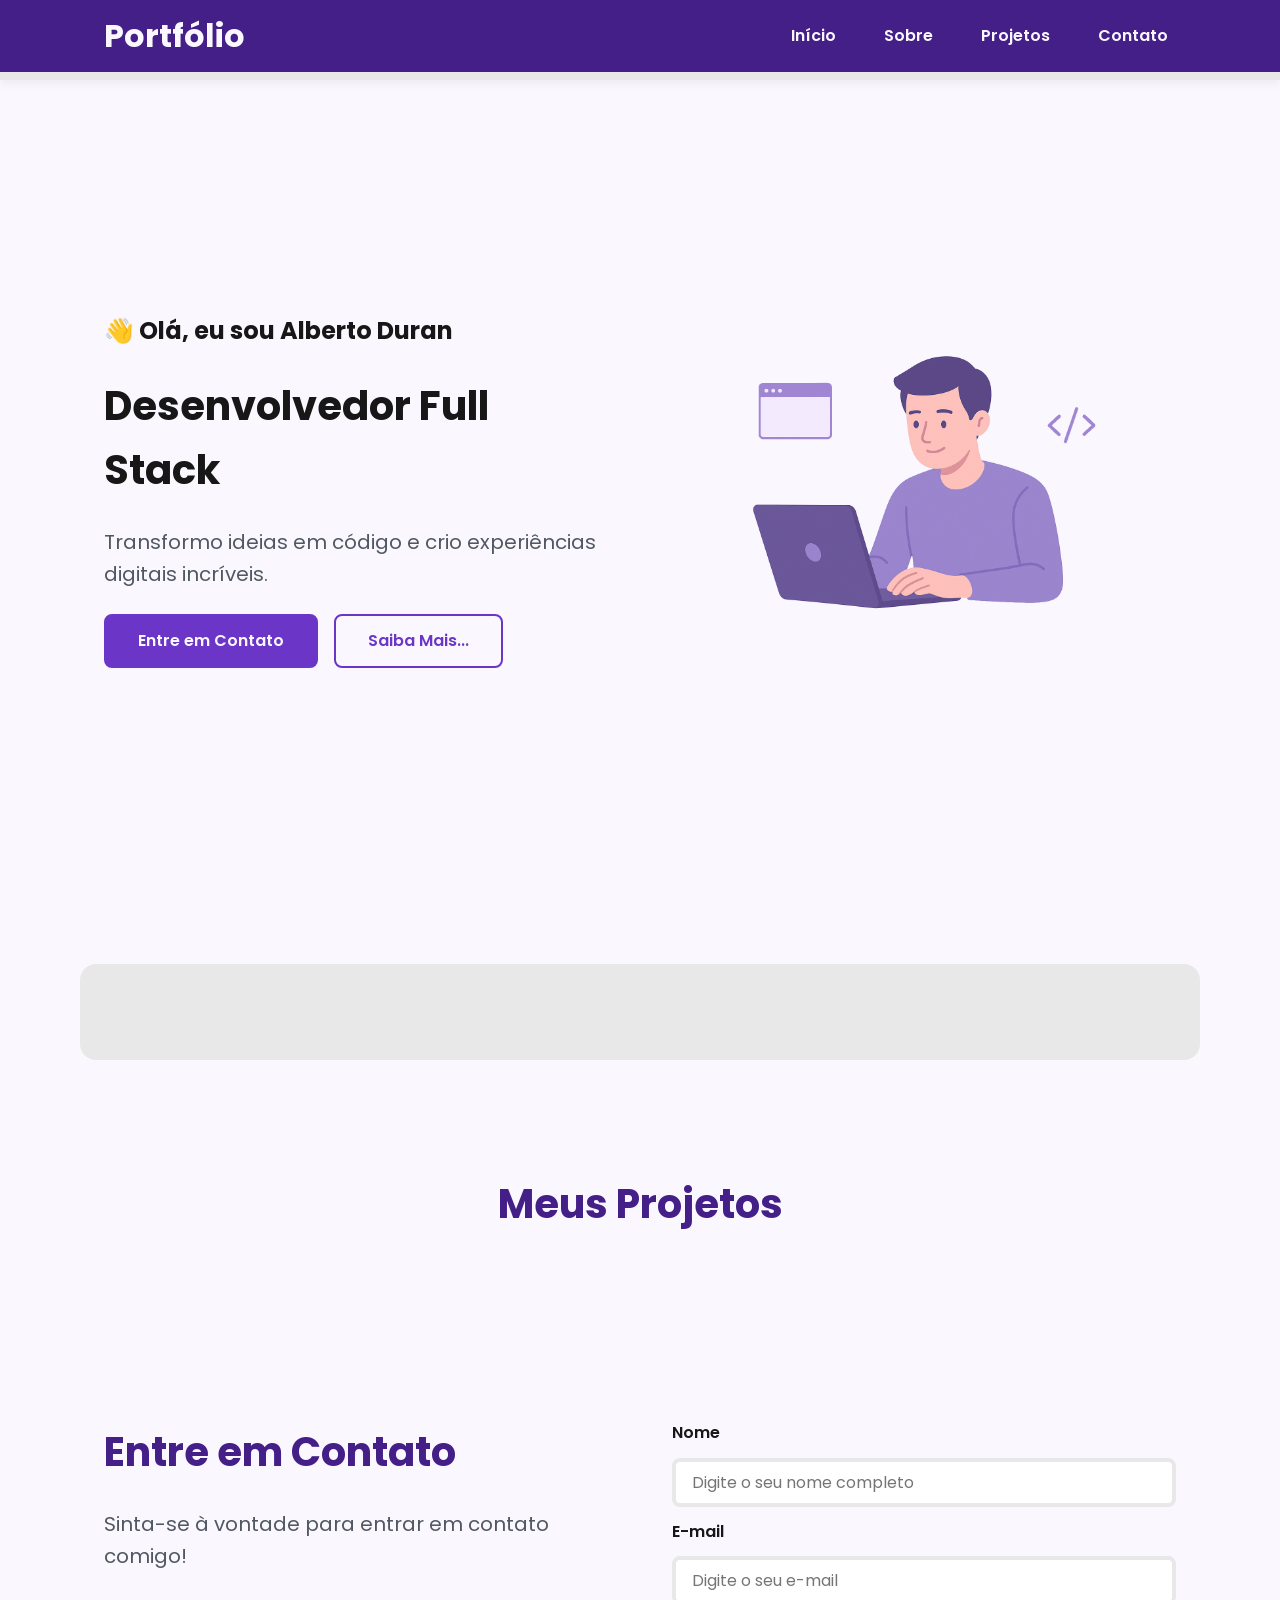
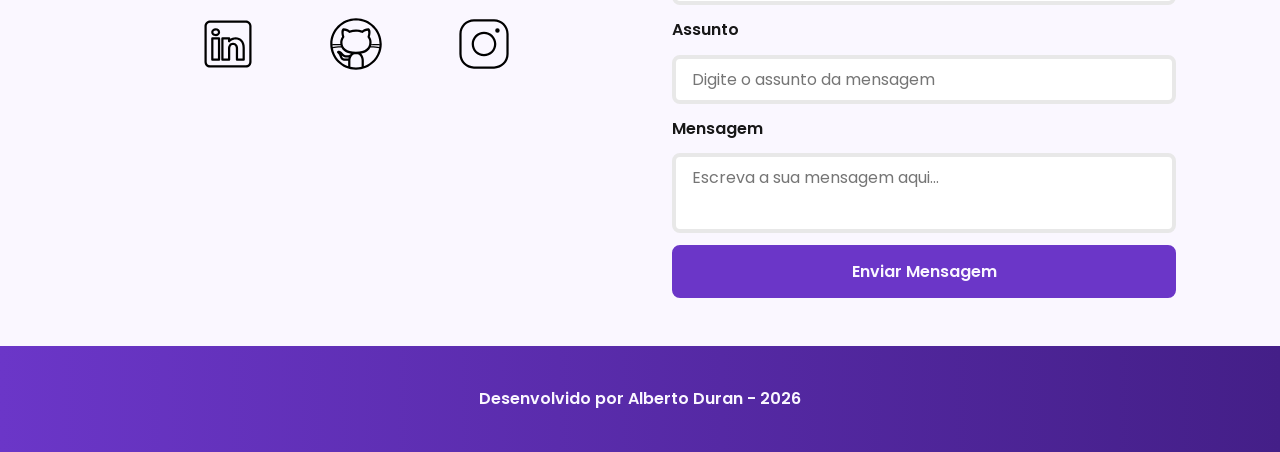
==== commit 978a413c: ":sparkles: feat: Atualizando informações para interação com o JS" ====
--- a/index.html
+++ b/index.html
@@ -1,218 +1,208 @@
-<!DOCTYPE html>
+<!doctype html>
 <html lang="pt-br">
-<head>
-
-      <!-- Fontes do Google -->
-    <link rel="preconnect" href="https://fonts.googleapis.com">
-    <link rel="preconnect" href="https://fonts.gstatic.com" crossorigin>
+  <head>
+    <!-- Fontes do Google -->
+    <link rel="preconnect" href="https://fonts.googleapis.com" />
+    <link rel="preconnect" href="https://fonts.gstatic.com" crossorigin />
 
     <!-- Fonte do Google - Poppins -->
-    <link href="https://fonts.googleapis.com/css2?family=Poppins&display=swap" rel="stylesheet">
-    
-    <meta charset="UTF-8">
-	
-    <meta name="viewport" content="width=device-width, initial-scale=1.0">
-	
-    <meta name="author" content="Generation Brasil">
-    <meta 
-        name="description"
-        content="Portfólio da Generation Brasil, 
+    <link
+      href="https://fonts.googleapis.com/css2?family=Poppins&display=swap"
+      rel="stylesheet"
+    />
+
+    <meta charset="UTF-8" />
+
+    <meta name="viewport" content="width=device-width, initial-scale=1.0" />
+
+    <meta name="author" content="Generation Brasil" />
+    <meta
+      name="description"
+      content="Portfólio da Generation Brasil, 
                 desenvolvedor Full Stack especializado em criar experiências 
                 digitais incríveis. Conheça meus projetos e entre em contato."
-    >
-    <meta name="robots" content="index, follow">
-
-    <link rel="icon" type="image/svg+xml" href="./assets/img/favicon.svg">
-
-    <link rel="stylesheet" href="./assets/css/style.css">
-
-    <link rel="stylesheet" href="https://cdn.jsdelivr.net/npm/swiper@11/swiper-bundle.min.css">
+    />
+    <meta name="robots" content="index, follow" />
+
+    <link rel="icon" type="image/svg+xml" href="./assets/img/favicon.svg" />
+
+    <link rel="stylesheet" href="./assets/css/style.css" />
+
+    <link
+      rel="stylesheet"
+      href="https://cdn.jsdelivr.net/npm/swiper@11/swiper-bundle.min.css"
+    />
 
     <title>Portfólio Generation Brasil</title>
-</head>
-<body>
-  <!-- Cabeçalho da página (header)  -->
-  <header>
-    <div class="menu-content">
-
-      <!-- TÍTULO -->
-      <a href="index.html" id="titulo">Portfólio</a>
-
-      <!-- MENU -->
-      <nav class="menu-list">
-        <ul>
-          <li><a href="#hero">Início</a></li>
-          <li><a href="#about">Sobre</a></li>
-          <li><a href="#projects">Projetos</a></li>
-          <li><a href="contact">Contato</a></li>
-        </ul>
-      </nav>
-
-    </div>
-  </header>
-
-  <!-- Seção Principal da Página (main) -->
-  <main>
-
-    <!-- Seção de Boas vindas  -->
-    <section id="hero" class="section-container hero-container">
-      <!-- BOAS VINDAS  -->
-      <article class="hero-content">
-
-        <span>👋 Olá, eu sou Alberto Duran</span>
-        <h1>Desenvolvedor Full Stack</h1>
-        <p>Transformo ideias em código e crio experiências digitais incríveis.</p>
-
-        <div class="buttons-container">
-          <a href="#contact" class="botao">Entre em Contato</a>
-          <a href="#about" class="botao-outline">Saiba Mais...</a>
+  </head>
+  <body>
+    <!-- Cabeçalho da página (header)  -->
+    <header>
+      <div class="menu-content">
+        <!-- TÍTULO -->
+        <a href="index.html" id="titulo">Portfólio</a>
+
+        <!-- MENU -->
+        <nav class="menu-list">
+          <ul>
+            <li><a href="#hero">Início</a></li>
+            <li><a href="#about">Sobre</a></li>
+            <li><a href="#projects">Projetos</a></li>
+            <li><a href="contact">Contato</a></li>
+          </ul>
+        </nav>
+      </div>
+    </header>
+
+    <!-- Seção Principal da Página (main) -->
+    <main>
+      <!-- Seção de Boas vindas  -->
+      <section id="hero" class="section-container hero-container">
+        <!-- BOAS VINDAS  -->
+        <article class="hero-content">
+          <span>👋 Olá, eu sou Alberto Duran</span>
+          <h1>Desenvolvedor Full Stack</h1>
+          <p>
+            Transformo ideias em código e crio experiências digitais incríveis.
+          </p>
+
+          <div class="buttons-container">
+            <a href="#contact" class="botao">Entre em Contato</a>
+            <a href="#about" class="botao-outline">Saiba Mais...</a>
+          </div>
+        </article>
+
+        <!-- IMAGEM -->
+        <figure class="hero-image">
+          <img
+            src="./assets/img/foto_dev_man.svg"
+            alt="Foto do Autor"
+            class="float-animation"
+          />
+        </figure>
+      </section>
+
+      <!-- Seção sobre o autor -->
+      <section id="about" class="section-container about-container"></section>
+
+      <!-- Seção Projetos do Autor -->
+      <section id="projects" class="section-container projects-container">
+        <!-- Seção Projetos do autor -->
+
+        <h2>Meus Projetos</h2>
+
+        <!-- Swiper Container -->
+        <div class="swiper projects-swiper">
+          <div class="swiper-wrapper"></div>
+
+          <!-- Botões de navegação -->
+          <div class="swiper-button-next"></div>
+          <div class="swiper-button-prev"></div>
+
+          <!-- Paginação -->
+          <div class="swiper-pagination"></div>
         </div>
-
-      </article>
-
-      <!-- IMAGEM -->
-       <figure class="hero-image">
-        <img src="./assets/img/foto_dev_man.svg" alt="Foto do Autor" class="float-animation">
-       </figure>
-    </section>
-
-    <!-- Seção sobre o autor -->
-    <section id="about" class="section-container about-container">
-      <figure class="about-image">
-        <img src="./assets/img/avatar_dev_man.svg" alt="Foto do perfil">
-      </figure>
-
-      <articule class="about-content">
-        <h2>Sobre mim</h2>
-        <p>
-          Lorem ipsum dolor sit amet consectetur adipisicing elit. Sint odio molestiae, 
-          illum ex doloremque nemo quia doloribus! 
-          Fuga officia, facilis illum quam, necessitatibus labore quaerat atque unde culpa, 
-          vitae provident.
-        </p>
-        <p>
-          Lorem ipsum dolor sit amet consectetur adipisicing elit. Sint odio molestiae, 
-          illum ex doloremque nemo quia doloribus! 
-          Fuga officia, facilis illum quam, necessitatibus labore quaerat atque unde culpa, 
-          vitae provident.
-        </p>
-
-        <div class="about-buttons-data">
-          <div class="buttons-container">
-            <a href="#" target="_blank" class="botao">GitHub</a>
-            <a href="https://drive.google.com/file/d/1WdJ8Pi6l1ta1yRLVcYQahuunEKbMkO5M/view?usp=sharing" target="_blank" class="botao-outline">Currículo</a>
+      </section>
+
+      <!-- Seção Formulário de Contato e Redes Sociais -->
+      <section id="contact" class="section-container contact-container">
+        <!-- REDES SOCIAIS -->
+        <article class="contact-info">
+          <h2>Entre em Contato</h2>
+          <p>Sinta-se à vontade para entrar em contato comigo!</p>
+
+          <div class="social-container">
+            <a
+              href="#"
+              target="_blank"
+              class="social-icon"
+              aria-label="LinkedIn"
+            >
+              <img
+                src="./assets/icons/social/linkedin.svg"
+                alt="Link para o LinkedIn"
+              />
+            </a>
+            <a href="#" target="_blank" class="social-icon" aria-label="GitHub">
+              <img
+                src="./assets/icons/social/github.svg"
+                alt="Link para o GitHub"
+              />
+            </a>
+            <a
+              href="#"
+              target="_blank"
+              class="social-icon"
+              aria-label="Instagram"
+            >
+              <img
+                src="./assets/icons/social/instagram.svg"
+                alt="Link para o Instagram"
+              />
+            </a>
           </div>
-       
-
-        <div class="data-container">
-          <div class="data-item">
-            <span class="data-number">100</span>
-            <span class="data-label">Seguidores</span>
-          </div>
-          <div class="data-item">
-            <span class="data-number">10</span>
-            <span class="data-label">Repositórios</span>
-          </div>
-        </div>
-      </articule>
-    </section>
-
-    <!-- Seção Projetos do Autor -->
-    <section id="projects" class="section-container projects-container">
-      <!-- Seção Projetos do autor -->
-
-      <h2>Meus Projetos</h2>
-
-      <!-- Swiper Container -->
-      <div class="swiper projects-swiper">
-        <div class="swiper-wrapper">
-          <div class="swiper-slide">
-
-            <article class="project-card">
-              <figure class="project-image">
-                <img src="./assets/icons/languages/github.svg"
-                    alt="Ícone GitHub">
-              </figure>
-
-              <div class="project-content">
-                <h3>Projeto Github</h3>
-                <p>Projeto Desenvolvido no GitHub</p>
-
-                <div class="project-tags">
-                  <span class="tag">GitHub</span>
-                </div>
-
-                <div class="project-buttons">
-                  <a href="#" target="_blank" class="botao botao-sm">
-                    Github
-                  </a>
-                  <a href="#" target="_blank" class="botao-outline botao-sm">
-                    Deploy
-                  </a>
-                </div>
-              </div>
-            </article>
-
-          </div>
-        </div>
-
-        <!-- Botões de navegação -->
-        <div class="swiper-button-next"></div>
-        <div class="swiper-button-prev"></div>
-
-        <!-- Paginação -->
-        <div class="swiper-pagination"></div>
-      </div>
-    </section>
-
-    <!-- Seção Formulário de Contato e Redes Sociais -->
-    <section id="contact" class="section-container contact-container">
-
-      <!-- REDES SOCIAIS -->
-      <article class="contact-info">
-        <h2>Entre em Contato</h2>
-        <p>Sinta-se à vontade para entrar em contato comigo!</p>
-
-        <div class="social-container">
-          <a href="#" target="_blank" class="social-icon" aria-label="LinkedIn">
-            <img src="./assets/icons/social/linkedin.svg" alt="Link para o LinkedIn">
-          </a>
-          <a href="#" target="_blank" class="social-icon" aria-label="GitHub">
-            <img src="./assets/icons/social/github.svg" alt="Link para o GitHub">
-          </a>
-          <a href="#" target="_blank" class="social-icon" aria-label="Instagram">
-            <img src="./assets/icons/social/instagram.svg" alt="Link para o Instagram">
-          </a>
-        </div>
-      </article>
-
-      <!-- FORMULÁRIO -->
-      <form id="formulario">
-
-        <label for="nome">Nome</label>
-        <input id="nome" name="nome" type="text" placeholder="Digite o seu nome completo">
-        <span id="erro-nome"></span>
-
-        <label for="email">E-mail</label>
-        <input id="email" name="email" type="text" placeholder="Digite o seu e-mail">
-        <span id="erro-email"></span>
-
-        <label for="assunto">Assunto</label>
-        <input id="assunto" name="assunto" type="text" placeholder="Digite o assunto da mensagem">
-        <span id="erro-assunto"></span>
-
-        <label for="mensagem">Mensagem</label>
-        <textarea id="mensagem" name="mensagem" placeholder="Escreva a sua mensagem aqui..."></textarea>
-        <span id="erro-mensagem"></span>
-
-        <button class="botao" type="submit">Enviar Mensagem</button>
-      </form>
-    </section>
-  </main>
-
-  <!-- Rodapé da Página (footer) -->
-  <footer>
-    Desenvolvido por Alberto Duran - 2026
-  </footer>
-</body>
-</html>+        </article>
+
+        <!-- FORMULÁRIO -->
+        <form
+          id="formulario"
+          action="https://formsubmit.co/b277fcdf21c5a314d8b535a28014b8b3"
+          method="POST"
+        >
+          <input
+            type="hidden"
+            name="_next"
+            value="http://localhost:5500/success.html"
+          />
+          <input type="hidden" name="_captcha" value="false" />
+
+          <label for="nome">Nome</label>
+          <input
+            id="nome"
+            name="nome"
+            type="text"
+            placeholder="Digite o seu nome completo"
+          />
+          <span id="erro-nome"></span>
+
+          <label for="email">E-mail</label>
+          <input
+            id="email"
+            name="email"
+            type="text"
+            placeholder="Digite o seu e-mail"
+          />
+          <span id="erro-email"></span>
+
+          <label for="assunto">Assunto</label>
+          <input
+            id="assunto"
+            name="assunto"
+            type="text"
+            placeholder="Digite o assunto da mensagem"
+          />
+          <span id="erro-assunto"></span>
+
+          <label for="mensagem">Mensagem</label>
+          <textarea
+            id="mensagem"
+            name="mensagem"
+            placeholder="Escreva a sua mensagem aqui..."
+          ></textarea>
+          <span id="erro-mensagem"></span>
+
+          <button class="botao" type="submit">Enviar Mensagem</button>
+        </form>
+      </section>
+    </main>
+
+    <!-- Rodapé da Página (footer) -->
+    <footer>Desenvolvido por Alberto Duran - 2026</footer>
+
+    <!-- SWIPER JS -->
+    <script src="https://cdn.jsdelivr.net/npm/swiper@11/swiper-bundle.min.js"></script>
+
+    <!-- Script JavaScript-->
+    <script src="assets/js/script.js"></script>
+  </body>
+</html>
